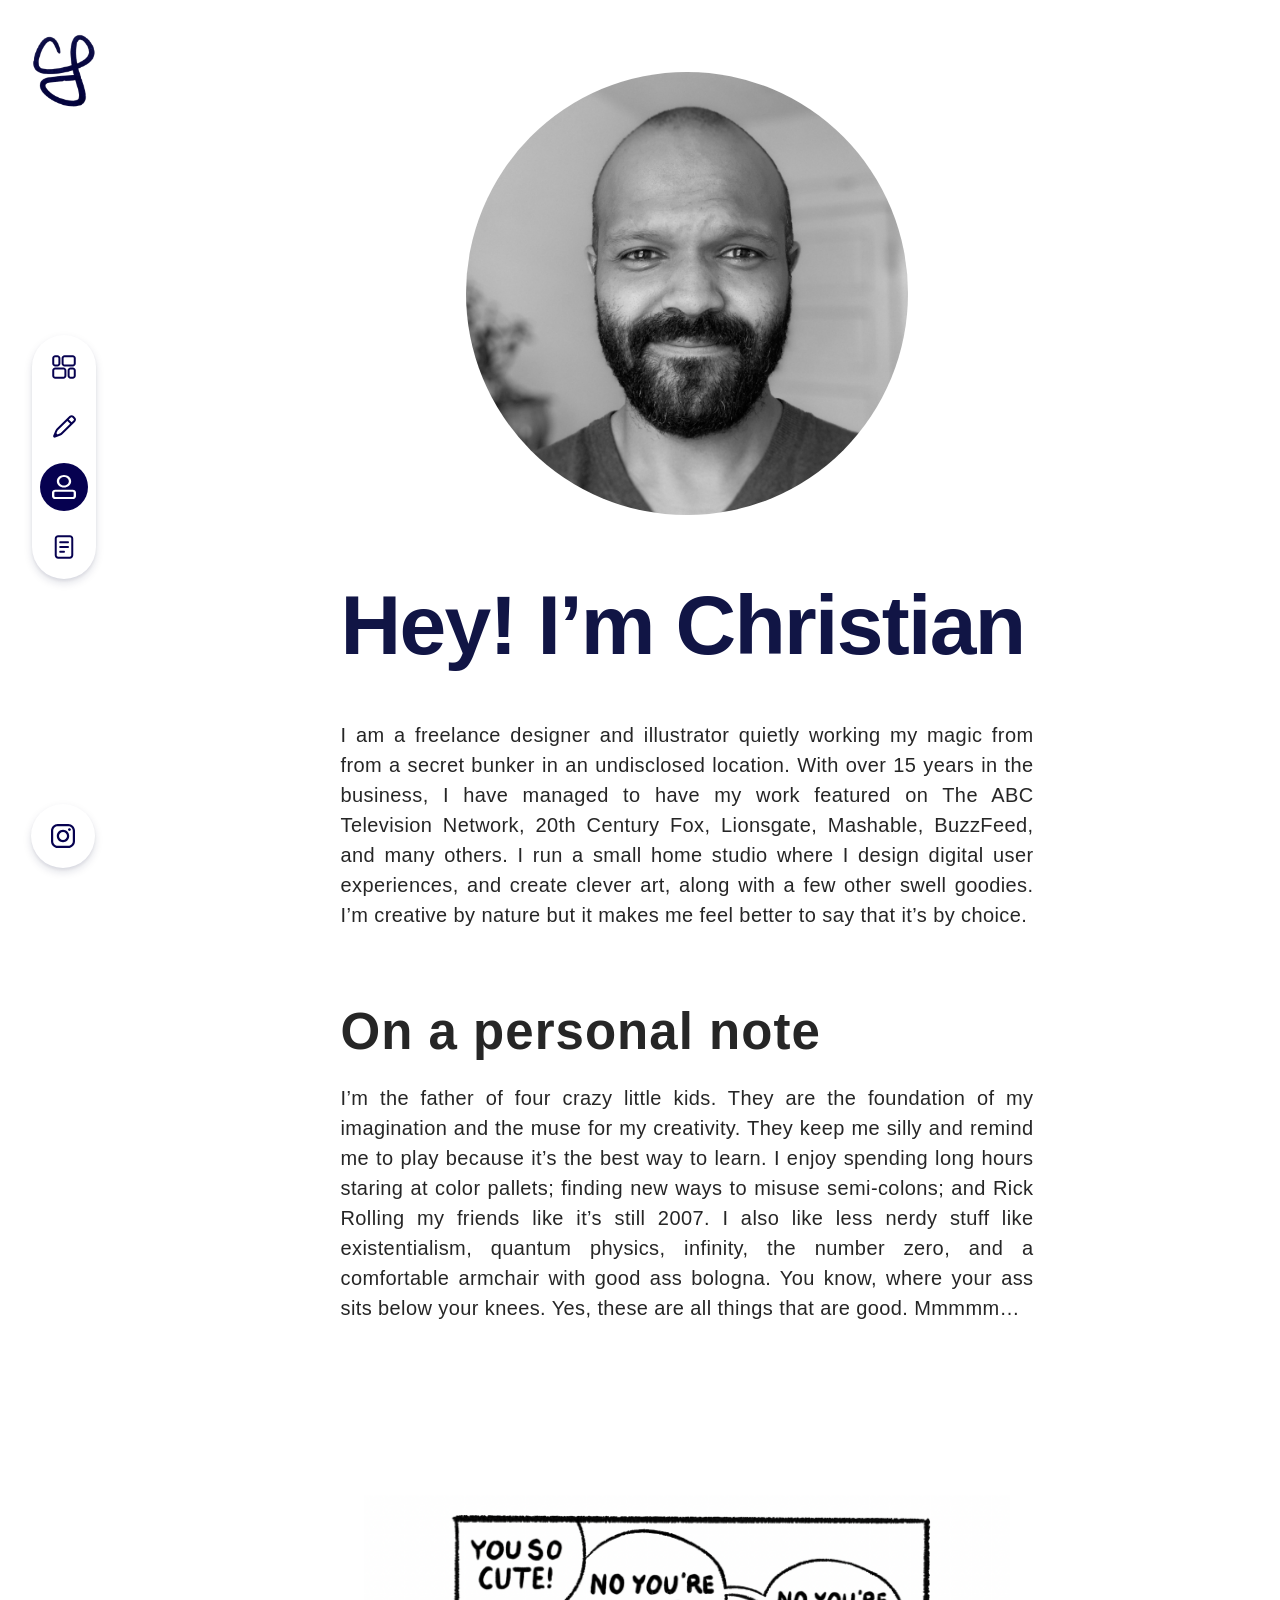
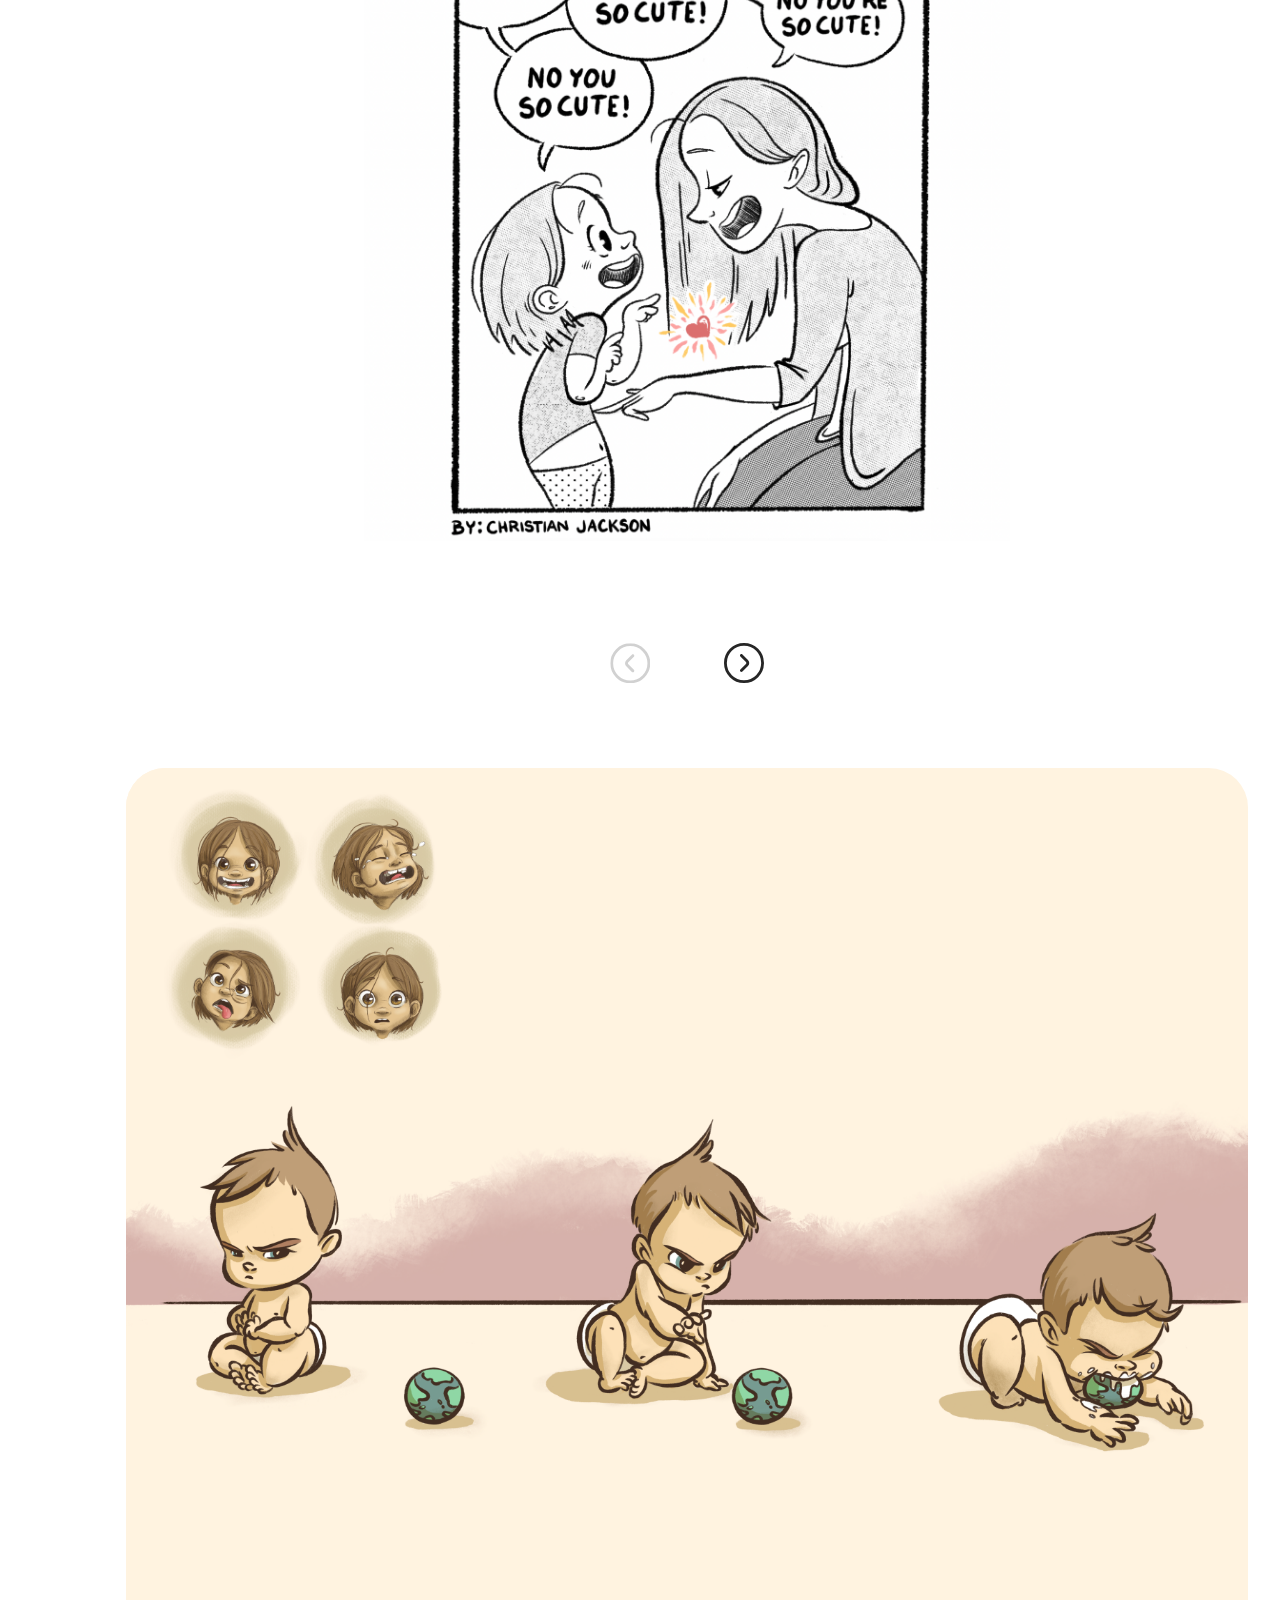
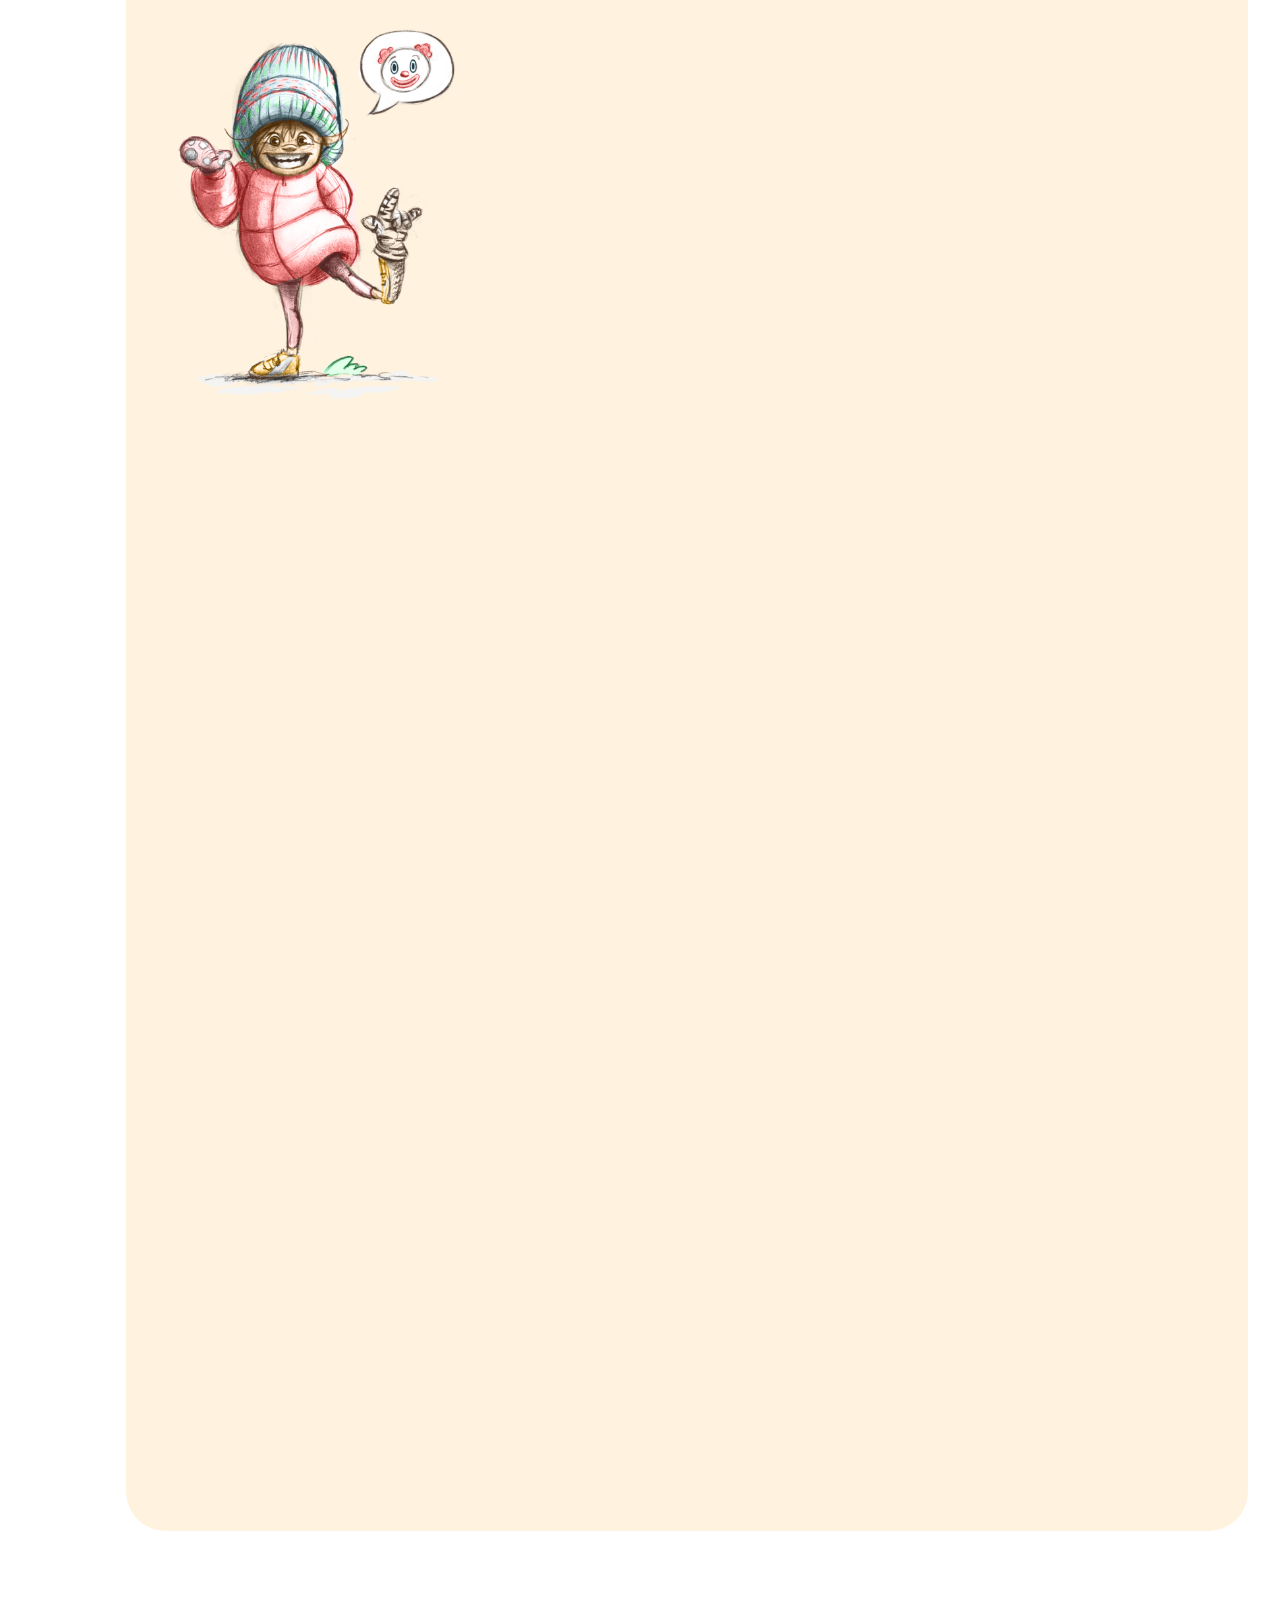
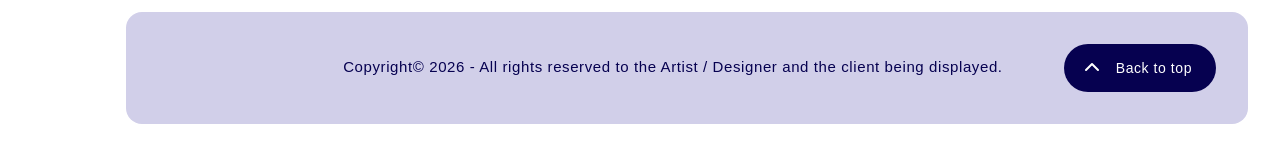
==== about.html @ 799d8a63 "Build responsive About page Add the Figma-matched About page, responsive family gallery, and drawing" ====
<!doctype html>
<html lang="en">
  <head>
    <meta charset="UTF-8" />
    <meta name="viewport" content="width=device-width, initial-scale=1" />
    <meta name="theme-color" content="#060150" />
    <meta
      name="description"
      content="Learn about Christian Jackson, a freelance designer, illustrator, and father."
    />
    <title>About — Christian Jackson</title>
    <link rel="stylesheet" href="./styles.css" />
    <link rel="stylesheet" href="./about.css" />
    <script src="./app.js" defer></script>
  </head>
  <body>
    <div class="page-shell" id="top">
      <aside class="desktop-rail" aria-label="Primary navigation">
        <a class="brand-link" href="./index.html#top" aria-label="Christian Jackson home">
          <img src="./public/assets/brand-mark.png" alt="" />
        </a>

        <nav class="rail-navigation" aria-label="Portfolio pages">
          <a class="rail-link" href="./index.html#top" aria-label="Work">
            <img src="./public/assets/icon-work.svg" alt="" />
            <span class="rail-link-label" aria-hidden="true">Work</span>
          </a>
          <a class="rail-link" href="./personal-art.html#top" aria-label="Personal art">
            <img src="./public/assets/icon-art.svg" alt="" />
            <span class="rail-link-label" aria-hidden="true">Personal art</span>
          </a>
          <a
            class="rail-link is-current"
            href="./about.html#top"
            aria-label="About"
            aria-current="page"
          >
            <img src="./public/assets/icon-about.svg" alt="" />
            <span class="rail-link-label" aria-hidden="true">About</span>
          </a>
          <a
            class="rail-link"
            href="https://www.figma.com/proto/0L2cQ3PrY207S2JnLJclKY/Resume?node-id=0-141&t=jGyYkCIMf4TGrZ0l-0&scaling=min-zoom&content-scaling=fixed&starting-point-node-id=0%3A141&page-id=0%3A1"
            aria-label="Resume"
          >
            <img src="./public/assets/icon-resume.svg" alt="" />
            <span class="rail-link-label" aria-hidden="true">Resume</span>
          </a>
        </nav>

        <a
          class="instagram-link"
          href="https://www.instagram.com/chrstnjcksn/"
          target="_blank"
          rel="noreferrer"
          aria-label="Instagram (opens in a new tab)"
        >
          <img src="./public/assets/icon-instagram.svg" alt="" />
        </a>
      </aside>

      <main class="page-main about-main">
        <header class="mobile-header">
          <a class="brand-link" href="./index.html#top" aria-label="Christian Jackson home">
            <img src="./public/assets/brand-mark.png" alt="" />
          </a>
          <a
            class="mobile-instagram-link"
            href="https://www.instagram.com/chrstnjcksn/"
            target="_blank"
            rel="noreferrer"
            aria-label="Instagram (opens in a new tab)"
          >
            <img src="./public/assets/icon-instagram.svg" alt="" />
          </a>
        </header>

        <div class="about-page-content">
          <section class="about-story" aria-labelledby="about-title">
            <div class="about-profile-photo">
              <img
                src="./public/assets/about/profile.jpg"
                alt="Portrait of Christian Jackson"
                fetchpriority="high"
              />
            </div>

            <div class="about-copy">
              <h1 id="about-title">Hey! I’m Christian</h1>
              <p>
                I am a freelance designer and illustrator quietly working my magic from from a
                secret bunker in an undisclosed location. With over 15 years in the business, I
                have managed to have my work featured on The ABC Television Network, 20th Century
                Fox, Lionsgate, Mashable, BuzzFeed, and many others. I run a small home studio
                where I design digital user experiences, and create clever art, along with a few
                other swell goodies. I’m creative by nature but it makes me feel better to say
                that it’s by choice.
              </p>

              <h2>On a personal note</h2>
              <p>
                I’m the father of four crazy little kids. They are the foundation of my imagination
                and the muse for my creativity. They keep me silly and remind me to play because
                it’s the best way to learn. I enjoy spending long hours staring at color pallets;
                finding new ways to misuse semi-colons; and Rick Rolling my friends like it’s still
                2007. I also like less nerdy stuff like existentialism, quantum physics, infinity,
                the number zero, and a comfortable armchair with good ass bologna. You know, where
                your ass sits below your knees. Yes, these are all things that are good. Mmmmm…
              </p>
            </div>
          </section>

          <section class="about-drawings" aria-label="Drawings of my favorite people">
            <div
              class="about-carousel"
              data-about-carousel
              role="region"
              aria-roledescription="carousel"
              aria-label="Drawings of my favorite people"
              tabindex="0"
            >
              <div class="about-carousel-viewport">
                <div class="about-carousel-track" data-carousel-track>
                  <figure class="about-carousel-slide" role="group" aria-roledescription="slide" aria-label="1 of 5">
                    <img
                      src="./public/assets/about/carousel-01.png"
                      alt="Comic illustration of Christian and a child sharing a playful moment"
                    />
                  </figure>
                  <figure class="about-carousel-slide" role="group" aria-roledescription="slide" aria-label="2 of 5" aria-hidden="true">
                    <img
                      src="./public/assets/about/carousel-02.png"
                      alt="Comic illustration of a father and child in the kitchen"
                      loading="lazy"
                    />
                  </figure>
                  <figure class="about-carousel-slide" role="group" aria-roledescription="slide" aria-label="3 of 5" aria-hidden="true">
                    <img
                      src="./public/assets/about/carousel-03.png"
                      alt="Illustration of Christian cooking"
                      loading="lazy"
                    />
                  </figure>
                  <figure class="about-carousel-slide" role="group" aria-roledescription="slide" aria-label="4 of 5" aria-hidden="true">
                    <img
                      src="./public/assets/about/carousel-04.png"
                      alt="Comic panel of Christian and his family"
                      loading="lazy"
                    />
                  </figure>
                  <figure class="about-carousel-slide" role="group" aria-roledescription="slide" aria-label="5 of 5" aria-hidden="true">
                    <img
                      src="./public/assets/about/carousel-05.png"
                      alt="A tall comic illustration about family life"
                      loading="lazy"
                    />
                  </figure>
                </div>
              </div>

              <div class="about-carousel-controls">
                <button
                  class="about-carousel-control about-carousel-control--previous"
                  type="button"
                  data-carousel-previous
                  aria-label="Previous drawing"
                  disabled
                >
                  <img
                    src="./public/assets/about/carousel-previous.svg"
                    data-active-icon="./public/assets/about/carousel-next.svg"
                    data-disabled-icon="./public/assets/about/carousel-previous.svg"
                    alt=""
                  />
                </button>
                <button
                  class="about-carousel-control"
                  type="button"
                  data-carousel-next
                  aria-label="Next drawing"
                >
                  <img
                    src="./public/assets/about/carousel-next.svg"
                    data-active-icon="./public/assets/about/carousel-next.svg"
                    data-disabled-icon="./public/assets/about/carousel-previous.svg"
                    alt=""
                  />
                </button>
              </div>
              <span class="about-carousel-status" data-carousel-status aria-live="polite">
                Slide 1 of 5
              </span>
            </div>
          </section>

          <section class="about-family-gallery" aria-label="Family illustrations">
            <div class="about-gallery-row about-gallery-row--top">
              <figure class="about-artwork about-artwork--landscape about-artwork--crop-01">
                <img
                  src="./public/assets/about/gallery-01.png"
                  alt="Collection of illustrated family portraits"
                  loading="lazy"
                  decoding="async"
                />
              </figure>
              <figure class="about-artwork about-artwork--landscape about-artwork--crop-02">
                <img
                  src="./public/assets/about/gallery-02.png"
                  alt="Illustrated portraits of a father and children"
                  loading="lazy"
                  decoding="async"
                />
              </figure>
              <figure class="about-artwork about-artwork--landscape about-artwork--crop-03">
                <img
                  src="./public/assets/about/gallery-03.png"
                  alt="Playful illustrated family portraits"
                  loading="lazy"
                  decoding="async"
                />
              </figure>
            </div>

            <figure class="about-artwork about-artwork--wide">
              <img
                src="./public/assets/about/gallery-04-wide.png"
                alt="Children playing together in a family illustration"
                loading="lazy"
                decoding="async"
              />
            </figure>

            <div class="about-gallery-row about-gallery-row--second">
              <figure class="about-artwork about-artwork--crop-05">
                <img
                  src="./public/assets/about/gallery-05.png"
                  alt="A child dressed for winter"
                  loading="lazy"
                  decoding="async"
                />
              </figure>
              <figure class="about-artwork about-artwork--crop-06">
                <img
                  src="./public/assets/about/gallery-06.png"
                  alt="Father and children sitting together"
                  loading="lazy"
                  decoding="async"
                />
              </figure>
              <figure class="about-artwork">
                <img
                  src="./public/assets/about/gallery-07.png"
                  alt="A child in a colorful costume"
                  loading="lazy"
                  decoding="async"
                />
              </figure>
            </div>

            <div class="about-gallery-row about-gallery-row--third">
              <figure class="about-artwork">
                <img
                  src="./public/assets/about/gallery-08.png"
                  alt="Happy New Year family illustration"
                  loading="lazy"
                  decoding="async"
                />
              </figure>
              <figure class="about-artwork">
                <img
                  src="./public/assets/about/gallery-09.png"
                  alt="Whimsical character dancing"
                  loading="lazy"
                  decoding="async"
                />
              </figure>
              <figure class="about-artwork">
                <img
                  src="./public/assets/about/gallery-10.png"
                  alt="Family walking together in a forest"
                  loading="lazy"
                  decoding="async"
                />
              </figure>
            </div>

            <div class="about-gallery-row about-gallery-row--fourth">
              <figure class="about-artwork">
                <img
                  src="./public/assets/about/gallery-11.png"
                  alt="Parents and children hugging"
                  loading="lazy"
                  decoding="async"
                />
              </figure>
              <figure class="about-artwork">
                <img
                  src="./public/assets/about/gallery-12.png"
                  alt="A colorful portrait of a woman with pink hair"
                  loading="lazy"
                  decoding="async"
                />
              </figure>
              <figure class="about-artwork about-artwork--crop-13">
                <img
                  src="./public/assets/about/gallery-13.png"
                  alt="Playful family acrobatics"
                  loading="lazy"
                  decoding="async"
                />
              </figure>
            </div>
          </section>

          <footer class="site-footer about-footer">
            <p>
              Copyright© 2026 - All rights reserved to the Artist / Designer and the client being
              displayed.
            </p>
            <a class="about-back-to-top" href="#top">
              <img src="./public/assets/personal-art/back-to-top.svg" alt="" />
              <span>Back to top</span>
            </a>
          </footer>
        </div>
      </main>

      <nav class="mobile-rail-navigation" aria-label="Portfolio pages">
        <a class="mobile-rail-link" href="./index.html#top" aria-label="Work">
          <img src="./public/assets/icon-work.svg" alt="" />
        </a>
        <a class="mobile-rail-link" href="./personal-art.html#top" aria-label="Personal art">
          <img src="./public/assets/icon-art.svg" alt="" />
        </a>
        <a
          class="mobile-rail-link is-current"
          href="./about.html#top"
          aria-label="About"
          aria-current="page"
        >
          <img src="./public/assets/icon-about.svg" alt="" />
        </a>
        <a
          class="mobile-rail-link"
          href="https://www.figma.com/proto/0L2cQ3PrY207S2JnLJclKY/Resume?node-id=0-141&t=jGyYkCIMf4TGrZ0l-0&scaling=min-zoom&content-scaling=fixed&starting-point-node-id=0%3A141&page-id=0%3A1"
          aria-label="Resume"
        >
          <img src="./public/assets/icon-resume.svg" alt="" />
        </a>
      </nav>
    </div>
  </body>
</html>
---- styles.css ----
:root {
  color-scheme: light;
  --ink: #060150;
  --lavender: #d1cfe9;
  --paper: #fff;
  --components\/primary-12\%: #06015066;
  --shadow: 0 4px 9px rgb(17 21 69 / 13%), 0 2px 3.5px rgb(17 21 69 / 7%);
  font-family: "Google Sans", "Arial", sans-serif;
  font-synthesis: none;
  text-rendering: optimizeLegibility;
}

* {
  box-sizing: border-box;
}

html {
  scroll-behavior: smooth;
}

body {
  min-width: 320px;
  margin: 0;
  color: var(--ink);
  background: var(--paper);
}

button,
a {
  -webkit-tap-highlight-color: transparent;
}

button {
  color: inherit;
  font: inherit;
}

a {
  color: inherit;
}

.page-shell {
  display: flex;
  align-items: flex-start;
  gap: 32px;
  min-height: 100vh;
  padding: 32px;
}

.desktop-rail {
  position: sticky;
  z-index: 3;
  top: 32px;
  display: flex;
  flex: 0 0 62px;
  flex-direction: column;
  align-items: center;
  justify-content: space-between;
  width: 62px;
  height: min(980px, calc(100vh - 64px));
  min-height: 480px;
}

.brand-link {
  display: flex;
  width: 64px;
  height: 78px;
  flex: 0 0 auto;
  align-items: center;
  justify-content: center;
}

.desktop-rail > .brand-link {
  align-self: flex-start;
  justify-content: flex-start;
}

.brand-link img {
  display: block;
  width: 92.813px;
  height: 78.581px;
  object-fit: contain;
}

.rail-navigation {
  box-sizing: border-box;
  display: flex;
  width: 64px;
  flex: 0 0 auto;
  align-self: flex-start;
  flex-direction: column;
  gap: 12px;
  align-items: flex-start;
  padding: 8px;
  border-radius: 32px;
  background: var(--paper);
  box-shadow: var(--shadow);
  transform-origin: left center;
  transition: width 180ms ease;
}

.rail-link {
  display: flex;
  width: 48px;
  height: 48px;
  flex: 0 0 auto;
  align-items: center;
  gap: 12px;
  overflow: hidden;
  padding: 0 12px;
  border-radius: 70px;
  text-decoration: none;
  transition: width 180ms ease, background-color 140ms ease, transform 140ms ease;
}

.rail-link img {
  display: block;
  width: 24px;
  height: 24px;
  flex: 0 0 24px;
}

.rail-link-label {
  width: 0;
  overflow: hidden;
  color: var(--ink);
  font-size: 14px;
  font-weight: 500;
  white-space: nowrap;
  opacity: 0;
  transition: width 180ms ease, opacity 120ms ease;
}

.rail-navigation:hover,
.rail-navigation:focus-within {
  width: 180px;
  align-items: stretch;
}

.rail-navigation:hover .rail-link,
.rail-navigation:focus-within .rail-link {
  width: 100%;
}

.rail-navigation:hover .rail-link-label,
.rail-navigation:focus-within .rail-link-label {
  width: auto;
  opacity: 1;
}

.rail-link:hover {
  transform: translateY(-1px);
  background: rgb(209 207 233 / 45%);
}

.rail-link.is-current {
  background: var(--ink);
}

.rail-link.is-current img {
  filter: brightness(0) invert(1);
}

.rail-link.is-current .rail-link-label {
  color: var(--paper);
}

.instagram-link {
  display: grid;
  width: 64px;
  height: 64px;
  place-items: center;
  border-radius: 50%;
  background: var(--paper);
  box-shadow: var(--shadow);
  transition: transform 140ms ease;
}

.instagram-link:hover {
  transform: translateY(-2px);
}

.instagram-link img {
  width: 24px;
  height: 24px;
}

.page-main {
  position: relative;
  z-index: 1;
  display: flex;
  min-width: 0;
  flex: 1 1 auto;
  flex-direction: column;
  align-items: center;
  gap: 10px;
}

.intro {
  display: grid;
  width: 100%;
  min-height: 334px;
  padding: 50px max(5vw, 36px);
  place-items: start center;
  text-align: center;
}

.intro h1 {
  width: 100%;
  max-width: 1180px;
  margin: 0;
  color: var(--ink);
  font-size: clamp(42px, 3.53vw, 61px);
  font-weight: 700;
  letter-spacing: -0.02em;
  line-height: 1.28;
}

.portfolio {
  display: flex;
  width: 100%;
  flex-direction: column;
  align-items: center;
  padding: 0 0 200px;
}

.portfolio-toolbar {
  position: sticky;
  z-index: 3;
  top: 32px;
  display: flex;
  width: 100%;
  min-height: 48px;
  align-items: center;
  justify-content: center;
  margin-bottom: 50px;
}

.filter-group {
  display: flex;
  min-height: 48px;
  align-items: center;
  gap: 8px;
  padding: 8px;
  border-radius: 90px;
  background: var(--paper);
  box-shadow: 0 4px 18px rgb(17 21 69 / 13%), 0 2px 7px rgb(17 21 69 / 7%);
}

.filter-button {
  display: grid;
  height: 32px;
  padding: 8px 12px;
  place-items: center;
  border: 0;
  border-radius: 70px;
  background: transparent;
  color: rgb(6 1 80 / 40%);
  cursor: pointer;
  font-size: 14px;
  font-weight: 500;
  letter-spacing: 0.56px;
  white-space: nowrap;
  transition: background-color 140ms ease, color 140ms ease;
}

.filter-button:not(.is-active):hover {
  background: rgb(209 207 233 / 45%);
  color: var(--ink);
}

.filter-button.is-active {
  background: var(--ink);
  color: var(--paper);
}

.project-grid {
  display: flex;
  width: min(100%, 1281px);
  flex-wrap: wrap;
  justify-content: center;
  gap: 24px;
  align-items: start;
}

.project-card {
  position: relative;
  display: block;
  flex: 0 1 392px;
  overflow: hidden;
  aspect-ratio: 392 / 286;
  border-radius: 24px;
  background: #f3f2f5;
  filter: drop-shadow(
    0px 4.446px 12.227px var(--components\/primary-12\%, rgba(6, 1, 80, 0.4))
  );
  isolation: isolate;
  transition: transform 180ms ease, filter 180ms ease;
}

.project-card[hidden] {
  display: none;
}

.project-card > img {
  position: absolute;
  top: -8.55%;
  left: -6.25%;
  display: block;
  width: 112.5%;
  height: 117.1%;
  max-width: none;
  object-fit: fill;
  pointer-events: none;
}

.project-card::after {
  position: absolute;
  z-index: 1;
  top: 0;
  right: 0;
  left: 0;
  width: 100%;
  height: 100%;
  background: rgb(6 1 80 / 34%);
  content: "";
  opacity: 0;
  pointer-events: none;
  transition: opacity 180ms ease;
}

.project-card:hover,
.project-card:focus-visible {
  z-index: 2;
}

.project-card:hover::after,
.project-card:focus-visible::after {
  opacity: 1;
  background: #262626;
  mix-blend-mode: multiply;
}

.card-action {
  position: absolute;
  z-index: 2;
  top: 50%;
  left: 50%;
  display: flex;
  height: 48px;
  align-items: center;
  padding: 8px 16px;
  transform: translate(-50%, -40%);
  border-radius: 70px;
  background: var(--paper);
  color: var(--ink);
  font-size: 14px;
  font-weight: 500;
  letter-spacing: 0.56px;
  white-space: nowrap;
  opacity: 0;
  transition: opacity 180ms ease, transform 180ms ease;
}

.project-card:hover .card-action,
.project-card:focus-visible .card-action {
  transform: translate(-50%, -50%);
  opacity: 1;
}

.project-card:focus-visible,
.rail-link:focus-visible,
.instagram-link:focus-visible,
.filter-button:focus-visible,
.mobile-rail-link:focus-visible,
.mobile-instagram-link:focus-visible {
  outline: 3px solid #7354ff;
  outline-offset: 3px;
}

.site-footer {
  display: flex;
  width: 100%;
  min-height: 87px;
  align-items: center;
  justify-content: center;
  padding: 24px 32px;
  border-radius: 16px;
  background: var(--lavender);
  color: var(--ink);
  text-align: center;
}

.site-footer p {
  margin: 0;
  font-size: 15px;
  font-weight: 400;
  letter-spacing: 0.04em;
  line-height: 1.5;
}

.mobile-header {
  display: none;
}

.mobile-rail-navigation {
  display: none;
}

@media (max-width: 1199px) {
  body {
    background: var(--paper);
  }

  .page-shell {
    gap: 32px;
  }

  .intro {
    min-height: 412px;
    padding-right: 25px;
    padding-left: 25px;
  }

  .intro h1 {
    max-width: 816px;
    font-size: clamp(40px, 5.3vw, 54px);
    line-height: 1.28;
  }

  .portfolio {
    padding-top: 32px;
  }
}

@media (max-width: 700px) {
  body {
    background: var(--paper);
  }

  .page-shell {
    display: block;
    padding: 32px 24px 120px;
  }

  .desktop-rail {
    display: none;
  }

  .page-main {
    gap: 0;
  }

  .mobile-header {
    display: flex;
    width: 100%;
    height: 64px;
    align-items: center;
    justify-content: space-between;
  }

  .mobile-header .brand-link {
    width: 52px;
    height: 64px;
    justify-content: flex-start;
  }

  .mobile-header .brand-link img {
    width: 75.625px;
    height: 64px;
    object-fit: cover;
  }

  .mobile-instagram-link {
    display: flex;
    width: 62px;
    height: 64px;
    flex: 0 0 auto;
    align-items: center;
    justify-content: center;
    border-radius: 80px;
    background: var(--paper);
    box-shadow: var(--shadow);
  }

  .mobile-instagram-link img {
    display: block;
    width: 24px;
    height: 24px;
  }

  .mobile-rail-navigation {
    position: fixed;
    z-index: 10;
    bottom: 32px;
    left: 50%;
    display: flex;
    width: min(244px, calc(100vw - 32px));
    height: 64px;
    align-items: center;
    justify-content: center;
    gap: 12px;
    padding: 8px;
    transform: translateX(-50%);
    border-radius: 32px;
    background: var(--paper);
    box-shadow: var(--shadow);
  }

  .mobile-rail-link {
    display: flex;
    width: 48px;
    height: 48px;
    flex: 0 0 48px;
    align-items: center;
    justify-content: center;
    border-radius: 70px;
    text-decoration: none;
    transition: background-color 140ms ease, transform 140ms ease;
  }

  .mobile-rail-link img {
    display: block;
    width: 24px;
    height: 24px;
  }

  .mobile-rail-link:hover {
    transform: translateY(-1px);
    background: rgb(209 207 233 / 45%);
  }

  .mobile-rail-link.is-current {
    background: var(--ink);
  }

  .mobile-rail-link.is-current img {
    filter: brightness(0) invert(1);
  }

  .intro {
    min-height: 306px;
    margin-top: 40px;
    padding: 0;
    place-items: center;
  }

  .intro h1 {
    max-width: 392px;
    font-size: 40px;
    letter-spacing: -0.035em;
    line-height: normal;
  }

  .portfolio {
    margin-top: 10px;
    padding-top: 32px;
    padding-bottom: 64px;
  }

  .portfolio-toolbar {
    min-height: 48px;
    margin-bottom: 50px;
  }

  .project-grid {
    width: min(100%, 392px);
  }

  .site-footer {
    min-height: 64px;
    padding: 16px;
    border-radius: 12px;
  }

  .site-footer p {
    font-size: 11px;
    letter-spacing: 0.015em;
  }
}

@media (prefers-reduced-motion: reduce) {
  *,
  *::before,
  *::after {
    scroll-behavior: auto !important;
    transition-duration: 0.01ms !important;
  }
}
---- about.css ----
.about-main {
  gap: 0;
}

.about-page-content {
  display: flex;
  width: 100%;
  flex-direction: column;
  align-items: center;
  padding-top: 40px;
}

.about-story {
  display: flex;
  width: min(100%, 795px);
  flex-direction: column;
  align-items: center;
  gap: 66px;
}

.about-profile-photo {
  position: relative;
  width: min(100%, 441.254px);
  aspect-ratio: 441.254 / 442.962;
  overflow: hidden;
  flex: 0 0 auto;
  border-radius: 50%;
}

.about-profile-photo img {
  position: absolute;
  top: -22.81%;
  left: -4.87%;
  display: block;
  width: 109.74%;
  height: 145.63%;
  max-width: none;
  object-fit: cover;
}

.about-copy {
  display: flex;
  width: min(100%, 692.986px);
  flex-direction: column;
  align-items: stretch;
  color: #262626;
}

.about-copy h1,
.about-copy h2,
.about-copy p {
  margin: 0;
}

.about-copy h1 {
  margin-bottom: 51px;
  color: #111545;
  font-size: 84px;
  font-weight: 700;
  letter-spacing: -1.68px;
  line-height: 88px;
}

.about-copy p {
  font-size: 20px;
  font-weight: 500;
  letter-spacing: 0.4px;
  line-height: 1.5;
  text-align: justify;
}

.about-copy > p:first-of-type {
  min-height: 240px;
}

.about-copy > p:last-child {
  min-height: 270px;
}

.about-copy h2 {
  margin-top: 42px;
  font-size: 51px;
  font-weight: 700;
  letter-spacing: 1.02px;
  line-height: normal;
}

.about-copy h2 + p {
  margin-top: 22px;
}

.about-drawings {
  display: flex;
  width: min(100%, 795px);
  flex-direction: column;
  align-items: center;
  gap: 42px;
  margin-top: 142px;
}

.about-carousel {
  position: relative;
  width: min(100%, 646.535px);
  aspect-ratio: 646.535 / 792.005;
  overflow: hidden;
  padding-top: 0;
  background: var(--paper);
}

.about-carousel-viewport {
  width: 100%;
  aspect-ratio: 1;
  overflow: hidden;
}

.about-carousel-track {
  display: flex;
  width: 100%;
  height: 100%;
  transition: transform 280ms ease;
}

.about-carousel-slide {
  width: 100%;
  height: 100%;
  flex: 0 0 100%;
  margin: 0;
}

.about-carousel-slide img {
  display: block;
  width: 100%;
  height: 100%;
  object-fit: cover;
}

.about-carousel-controls {
  position: absolute;
  right: 0;
  bottom: 3.03%;
  left: 0;
  display: flex;
  justify-content: center;
  gap: 74px;
  transform: translateY(20px);
}

.about-carousel-control {
  display: grid;
  width: 40.275px;
  height: 40.275px;
  flex: 0 0 40.275px;
  place-items: center;
  padding: 0;
  border: 0;
  background: transparent;
  cursor: pointer;
}

.about-carousel-control img {
  display: block;
}

.about-carousel-control--previous img {
  transform: rotate(180deg);
}

.about-carousel-control:focus-visible {
  border-radius: 50%;
  outline: 3px solid #7354ff;
  outline-offset: 3px;
}

.about-carousel-status {
  position: absolute;
  width: 1px;
  height: 1px;
  overflow: hidden;
  clip-path: inset(50%);
  white-space: nowrap;
}

.about-family-gallery {
  display: flex;
  width: min(100%, 1570px);
  flex-direction: column;
  overflow: hidden;
  margin-top: 81px;
  border-radius: 39.447px;
  background: #fff3e0;
}

.about-gallery-row {
  display: grid;
  width: 100%;
  grid-template-columns: repeat(3, minmax(0, 1fr));
  overflow: hidden;
}

.about-gallery-row--top {
  aspect-ratio: 1569.603 / 409.65;
}

.about-gallery-row--second {
  align-items: start;
  aspect-ratio: 1569.601 / 815.684;
}

.about-gallery-row--third {
  aspect-ratio: 1569.601 / 709.604;
}

.about-gallery-row--fourth {
  aspect-ratio: 1569.601 / 744.275;
}

.about-artwork {
  position: relative;
  min-width: 0;
  overflow: hidden;
  margin: 0;
}

.about-gallery-row--top .about-artwork {
  height: 100%;
  border-radius: 18.167px;
}

.about-gallery-row--second .about-artwork {
  height: 91.09%;
}

.about-gallery-row--third .about-artwork,
.about-gallery-row--fourth .about-artwork {
  height: 100%;
}

.about-artwork--landscape {
  aspect-ratio: 522.8 / 409.65;
}

.about-artwork--wide {
  width: 100%;
  aspect-ratio: 1569.601 / 625.891;
  border-radius: 18.167px;
}

.about-artwork img {
  display: block;
  width: 100%;
  height: 100%;
  object-fit: cover;
}

.about-artwork--crop-01 img,
.about-artwork--crop-02 img,
.about-artwork--crop-03 img,
.about-artwork--crop-05 img,
.about-artwork--crop-06 img,
.about-artwork--crop-13 img {
  position: absolute;
  max-width: none;
  object-fit: fill;
}

.about-artwork--crop-01 img {
  top: -2.49%;
  left: -11.62%;
  width: 123.24%;
  height: 118.26%;
}

.about-artwork--crop-02 img {
  top: 0.02%;
  left: -4.53%;
  width: 109.06%;
  height: 104.39%;
}

.about-artwork--crop-03 img {
  top: -0.35%;
  left: -6.17%;
  width: 112.34%;
  height: 107.36%;
}

.about-artwork--crop-05 img {
  top: -2.67%;
  left: -52.54%;
  width: 225.67%;
  height: 119.21%;
}

.about-artwork--crop-06 img {
  top: 0;
  left: -2.18%;
  width: 110.16%;
  height: 100%;
}

.about-artwork--crop-13 img {
  top: -3.05%;
  left: 0;
  width: 100%;
  height: 103.05%;
}

.about-footer {
  width: min(100%, 1570px);
  min-height: 112px;
  justify-content: space-between;
  gap: 24px;
  margin-top: 81px;
  padding: 32px 32px 32px 180px;
}

.about-footer p {
  flex: 1 1 auto;
}

.about-back-to-top {
  display: flex;
  min-height: 48px;
  flex: 0 0 auto;
  align-items: center;
  gap: 12px;
  padding: 8px 24px 8px 16px;
  border-radius: 70px;
  background: var(--ink);
  color: var(--paper);
  font-size: 14px;
  font-weight: 500;
  letter-spacing: 0.56px;
  text-decoration: none;
}

.about-back-to-top:hover {
  background: #231d87;
}

.about-back-to-top img {
  width: 24px;
  height: 24px;
}

.about-back-to-top:focus-visible {
  outline: 3px solid #7354ff;
  outline-offset: 3px;
}

@media (max-width: 1199px) {
  .about-story,
  .about-drawings {
    width: min(100%, 795px);
  }

  .about-story {
    gap: 56px;
  }

  .about-copy {
    width: min(100%, 692.986px);
  }

  .about-copy h1 {
    font-size: clamp(56px, 7vw, 72px);
    line-height: 1.08;
  }

  .about-copy h2 {
    font-size: clamp(38px, 5vw, 48px);
  }

  .about-family-gallery {
    border-radius: 28px;
  }

  .about-footer {
    padding-left: 32px;
  }
}

@media (max-width: 700px) {
  .about-page-content {
    margin-top: 40px;
    padding-top: 0;
  }

  .about-story {
    width: 100%;
    gap: 32px;
  }

  .about-profile-photo {
    width: min(72vw, 320px);
  }

  .about-copy > p:first-of-type,
  .about-copy > p:last-child {
    min-height: 0;
  }

  .about-copy {
    width: 100%;
  }

  .about-copy h1 {
    margin-bottom: 24px;
    font-size: clamp(38px, 11vw, 52px);
    letter-spacing: -0.04em;
    line-height: 1.08;
  }

  .about-copy p {
    font-size: 17px;
    letter-spacing: 0.1px;
    line-height: 1.55;
    text-align: left;
  }

  .about-copy h2 {
    margin-top: 32px;
    font-size: 34px;
    letter-spacing: 0.4px;
  }

  .about-copy h2 + p {
    margin-top: 16px;
  }

  .about-drawings {
    width: 100%;
    gap: 24px;
    margin-top: 64px;
  }

  .about-carousel-controls {
    gap: 42px;
    transform: none;
  }

  .about-carousel {
    height: auto;
    aspect-ratio: auto;
    padding-bottom: 76px;
  }

  .about-carousel-controls {
    bottom: 8px;
  }

  .about-family-gallery {
    margin-top: 48px;
    border-radius: 18px;
  }

  .about-gallery-row {
    display: contents;
  }

  .about-gallery-row--top .about-artwork {
    width: 100%;
    height: auto;
    aspect-ratio: 522.8 / 409.65;
    border-radius: 12px;
  }

  .about-artwork--wide {
    width: 100%;
    aspect-ratio: 1569.601 / 625.891;
    border-radius: 12px;
  }

  .about-gallery-row--second .about-artwork,
  .about-gallery-row--third .about-artwork,
  .about-gallery-row--fourth .about-artwork {
    height: auto;
    width: 100%;
    aspect-ratio: 0.78;
  }

  .about-artwork--wide img {
    object-fit: contain;
  }

  .about-footer {
    min-height: 0;
    flex-direction: column;
    gap: 20px;
    margin-top: 40px;
    padding: 24px 16px;
    border-radius: 12px;
  }

  .about-footer p {
    flex: 0 1 auto;
    font-size: 11px;
    letter-spacing: 0.2px;
  }
}

@media (prefers-reduced-motion: reduce) {
  .about-carousel-track {
    transition: none;
  }
}
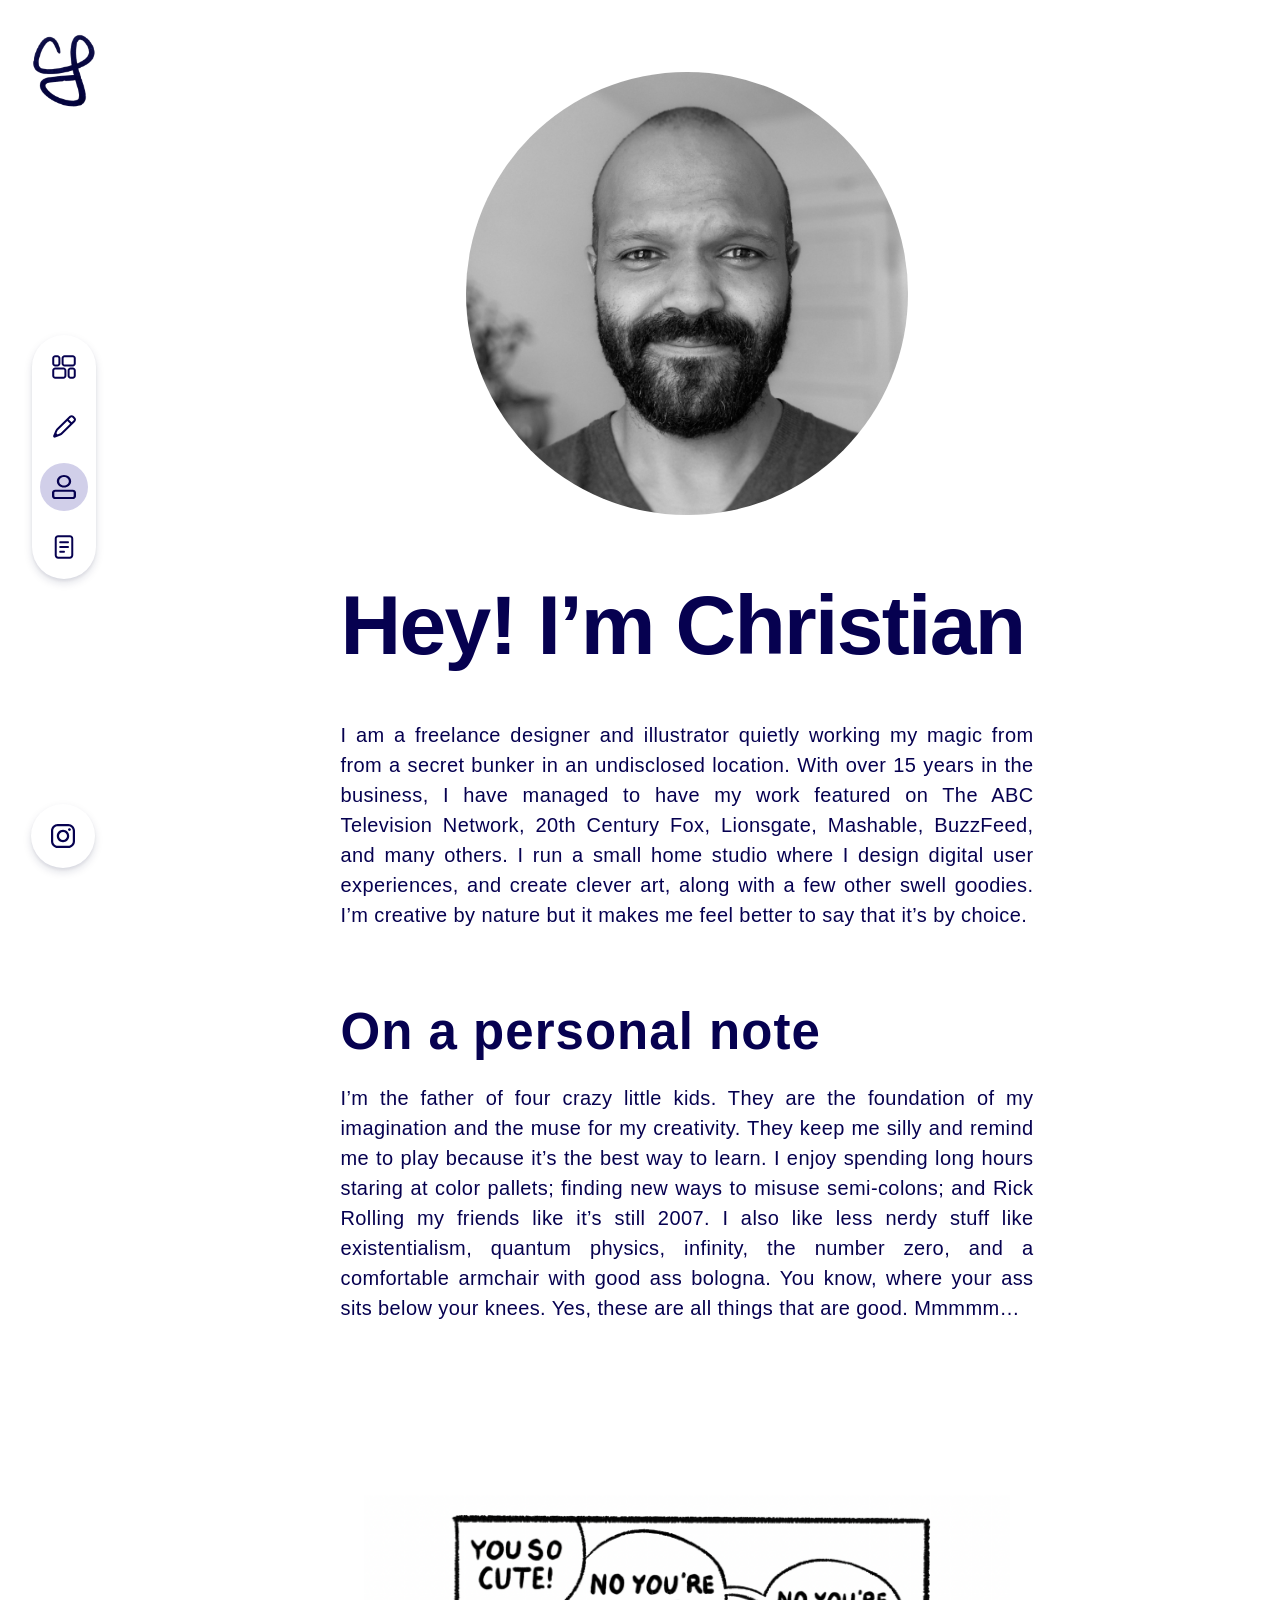
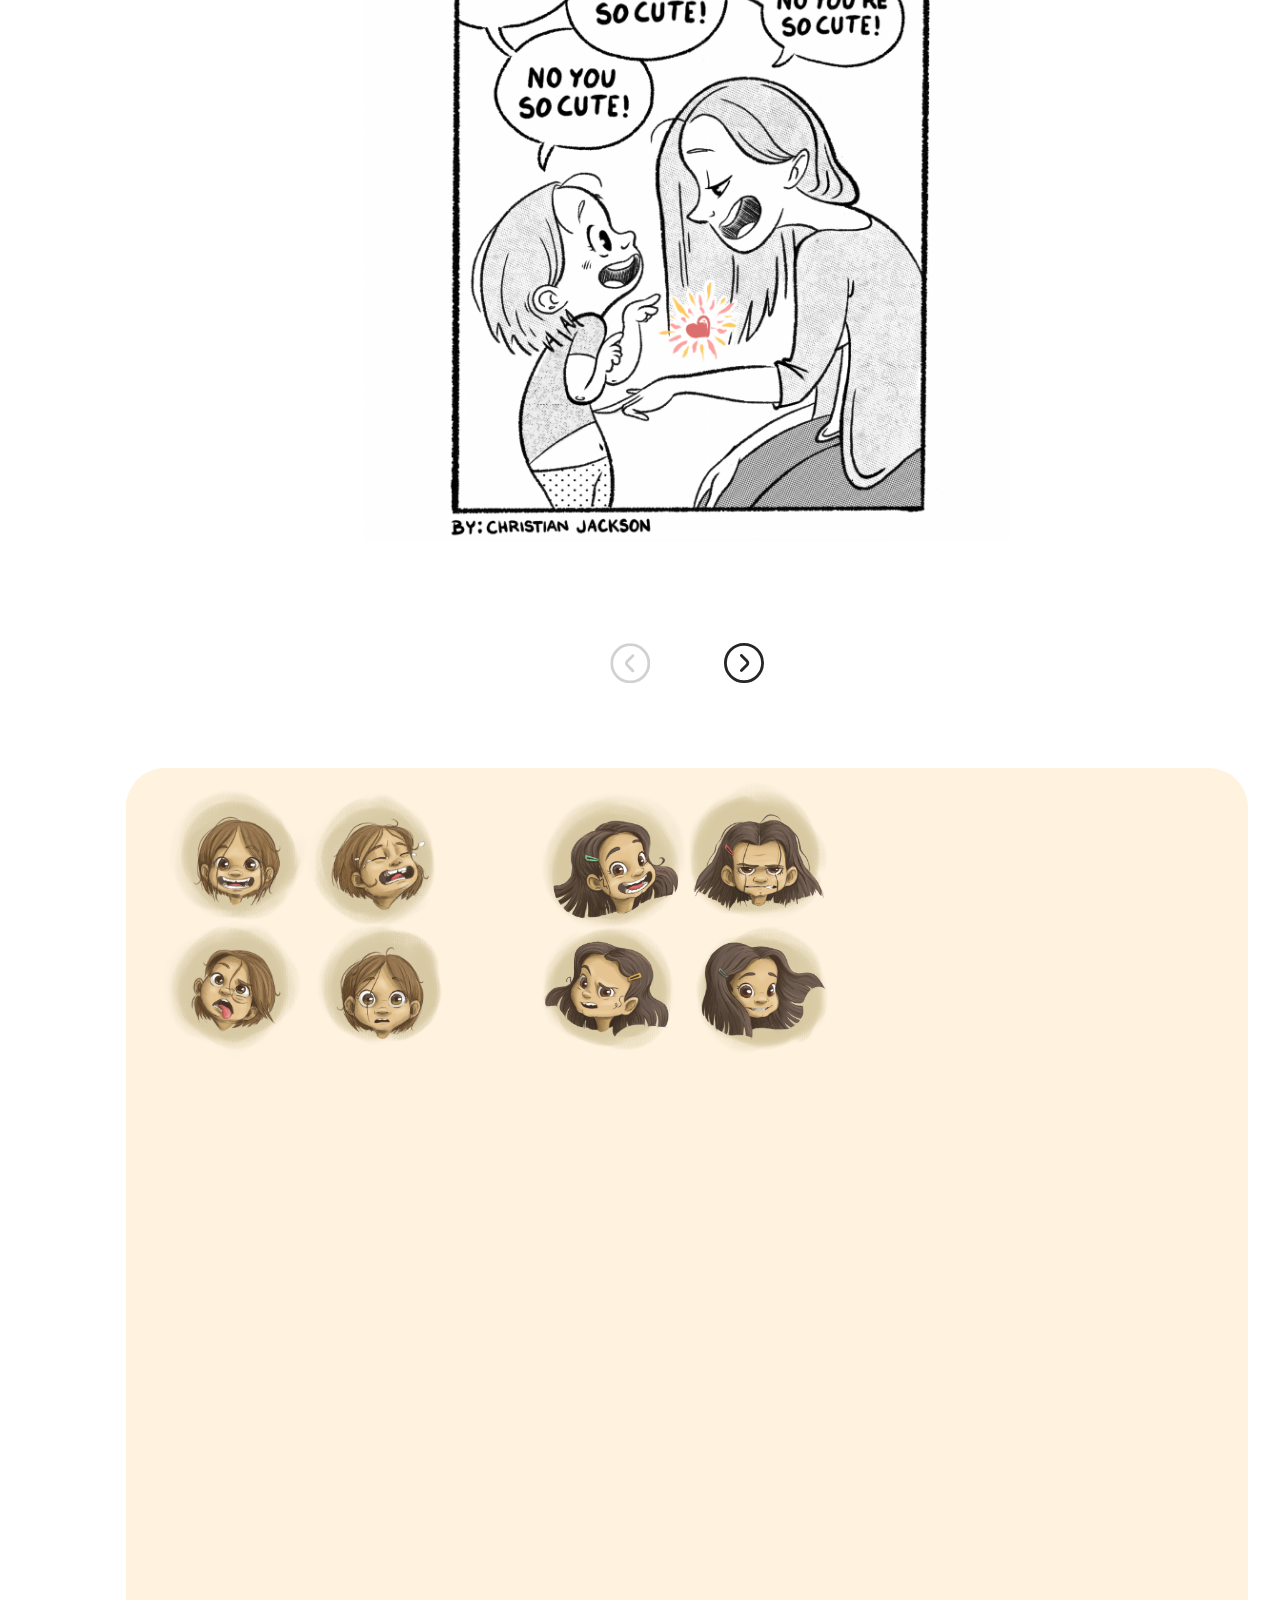
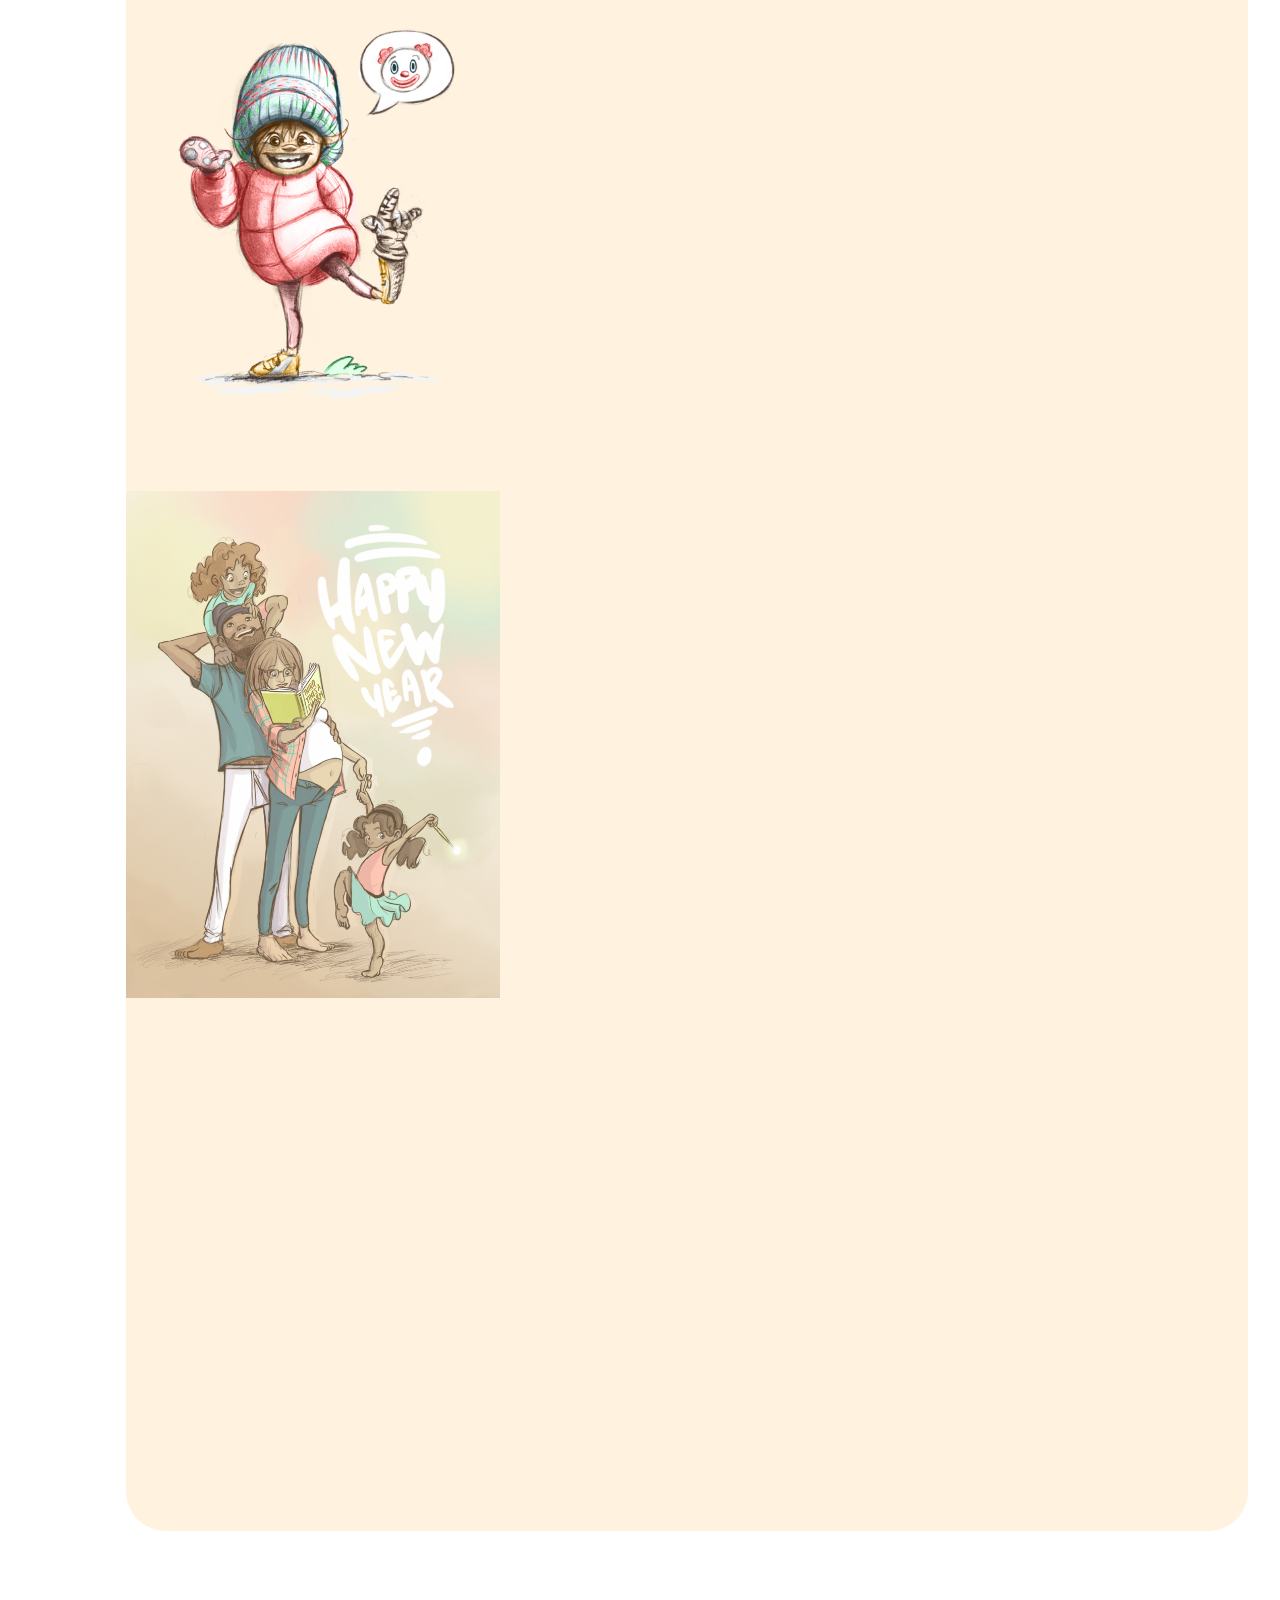
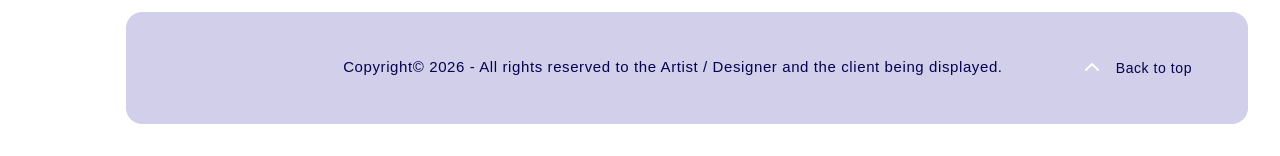
==== commit 9cbd45e2: "Build responsive Resume page Add the Figma-matched Resume page, responsive logo collage, and local n" ====
--- a/about.html
+++ b/about.html
@@ -13,7 +13,7 @@
     <link rel="stylesheet" href="./about.css" />
     <script src="./app.js" defer></script>
   </head>
-  <body>
+  <body class="about-page">
     <div class="page-shell" id="top">
       <aside class="desktop-rail" aria-label="Primary navigation">
         <a class="brand-link" href="./index.html#top" aria-label="Christian Jackson home">
@@ -40,7 +40,7 @@
           </a>
           <a
             class="rail-link"
-            href="https://www.figma.com/proto/0L2cQ3PrY207S2JnLJclKY/Resume?node-id=0-141&t=jGyYkCIMf4TGrZ0l-0&scaling=min-zoom&content-scaling=fixed&starting-point-node-id=0%3A141&page-id=0%3A1"
+            href="./resume.html#top"
             aria-label="Resume"
           >
             <img src="./public/assets/icon-resume.svg" alt="" />
@@ -342,7 +342,7 @@
         </a>
         <a
           class="mobile-rail-link"
-          href="https://www.figma.com/proto/0L2cQ3PrY207S2JnLJclKY/Resume?node-id=0-141&t=jGyYkCIMf4TGrZ0l-0&scaling=min-zoom&content-scaling=fixed&starting-point-node-id=0%3A141&page-id=0%3A1"
+          href="./resume.html#top"
           aria-label="Resume"
         >
           <img src="./public/assets/icon-resume.svg" alt="" />
--- a/about.css
+++ b/about.css
@@ -1,5 +1,17 @@
 .about-main {
   gap: 0;
+}
+
+.about-page .rail-link.is-current {
+  background: var(--lavender);
+}
+
+.about-page .rail-link.is-current img {
+  filter: none;
+}
+
+.about-page .rail-link.is-current .rail-link-label {
+  color: var(--ink);
 }
 
 .about-page-content {
@@ -43,7 +55,7 @@
   width: min(100%, 692.986px);
   flex-direction: column;
   align-items: stretch;
-  color: #262626;
+  color: var(--ink);
 }
 
 .about-copy h1,
@@ -54,7 +66,7 @@
 
 .about-copy h1 {
   margin-bottom: 51px;
-  color: #111545;
+  color: var(--ink);
   font-size: 84px;
   font-weight: 700;
   letter-spacing: -1.68px;
@@ -326,8 +338,8 @@
   gap: 12px;
   padding: 8px 24px 8px 16px;
   border-radius: 70px;
-  background: var(--ink);
-  color: var(--paper);
+  background: var(--lavender);
+  color: var(--ink);
   font-size: 14px;
   font-weight: 500;
   letter-spacing: 0.56px;
@@ -335,7 +347,7 @@
 }
 
 .about-back-to-top:hover {
-  background: #231d87;
+  background: #c3c0e0;
 }
 
 .about-back-to-top img {
